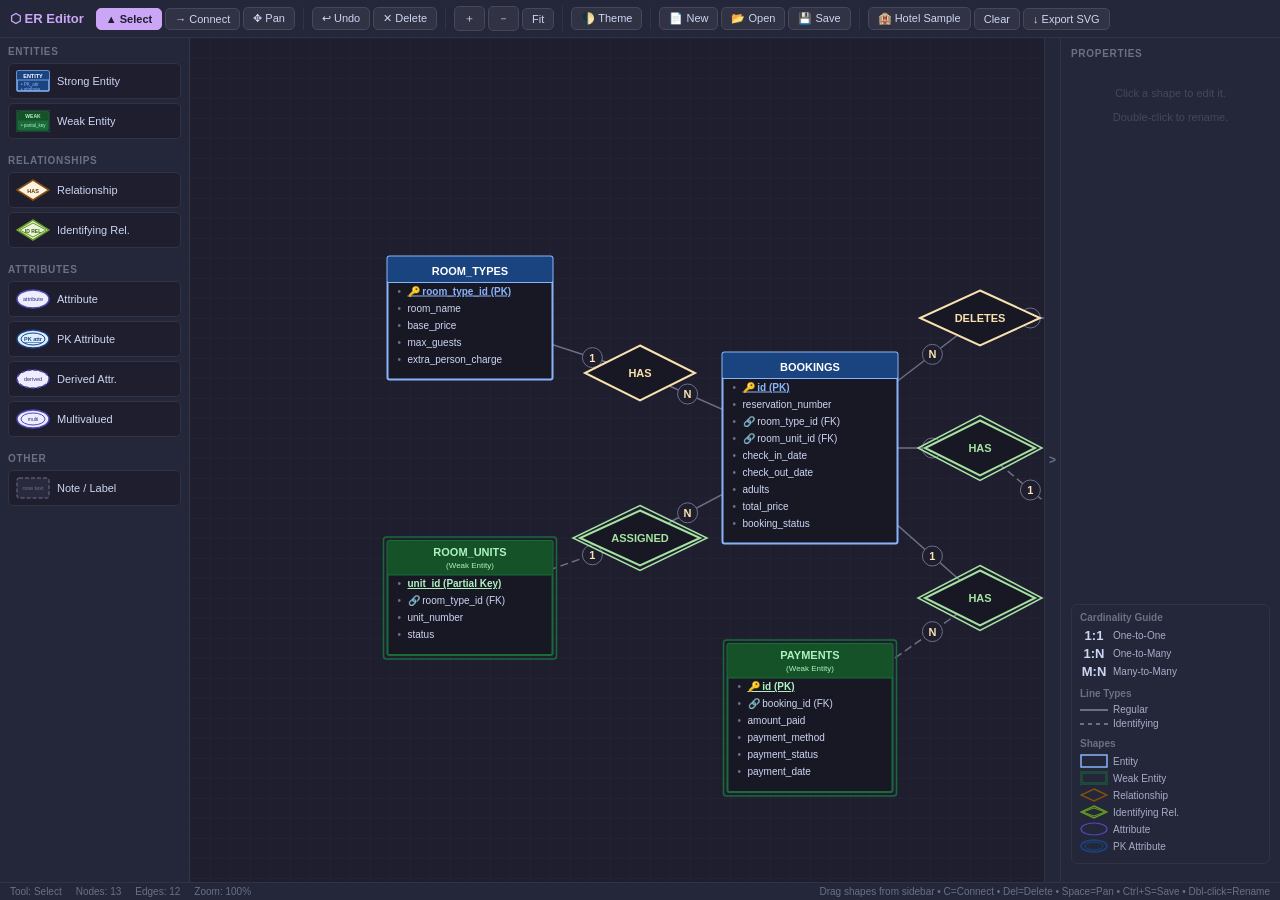
==== index.html @ 44a3124a "update on the file" ====
<!DOCTYPE html>
<html lang="en">
<head>
<meta charset="UTF-8"/>
<meta name="viewport" content="width=device-width,initial-scale=1.0"/>
<title>Chen ER Diagram Editor</title>
<link rel="stylesheet" href="erd-style.css"/>
</head>
<body>

<div id="toolbar">
  <span class="logo">⬡ ER Editor</span>
  <div class="tb-group">
    <button class="tb-btn active" id="btn-select" onclick="setTool('select')">▲ Select</button>
    <button class="tb-btn" id="btn-connect" onclick="setTool('connect')">→ Connect</button>
    <button class="tb-btn" id="btn-pan" onclick="setTool('pan')">✥ Pan</button>
  </div>
  <div class="tb-group">
    <button class="tb-btn" onclick="undo()">↩ Undo</button>
    <button class="tb-btn" onclick="deleteSelected()">✕ Delete</button>
  </div>
  <div class="tb-group">
    <button class="tb-btn" onclick="zoom1(1.2)">＋</button>
    <button class="tb-btn" onclick="zoom1(1/1.2)">－</button>
    <button class="tb-btn" onclick="fitView()">Fit</button>
  </div>
  <div class="tb-group">
    <button class="tb-btn" onclick="toggleTheme()">🌓 Theme</button>
  </div>
  <div class="tb-group">
    <button class="tb-btn" onclick="newProject()">📄 New</button>
    <button class="tb-btn" onclick="openProject()">📂 Open</button>
    <button class="tb-btn" onclick="saveProject()">💾 Save</button>
  </div>
  <div class="tb-group">
    <button class="tb-btn" onclick="loadSample()">🏨 Hotel Sample</button>
    <button class="tb-btn" onclick="clearAll()">Clear</button>
    <button class="tb-btn" onclick="doExport()">↓ Export SVG</button>
  </div>
</div>

<!-- Hidden file input for loading projects -->
<input type="file" id="file-input" accept=".json"/>

<div id="main">
  <!-- SIDEBAR -->
  <div id="sidebar">
    <div class="sb-sec">
      <div class="sb-title">Entities</div>
      <button class="shape-btn" data-type="entity">
        <svg class="shape-icon" viewBox="0 0 34 22"><rect x="1" y="1" width="32" height="20" fill="#1a4480" stroke="#89b4fa" stroke-width="1.5" rx="1"/><rect x="1" y="1" width="32" height="9" fill="#1a4480" rx="1"/><text x="17" y="8" text-anchor="middle" font-size="5.5" fill="#fff" font-weight="700" font-family="Segoe UI,sans-serif">ENTITY</text><line x1="1" y1="10" x2="33" y2="10" stroke="#89b4fa" stroke-width="0.8"/><text x="5" y="16" font-size="4.5" fill="#89b4fa" font-family="Segoe UI,sans-serif">• PK_attr</text><text x="5" y="20.5" font-size="4.5" fill="#89b4fa" font-family="Segoe UI,sans-serif">• attribute</text></svg>
        Strong Entity
      </button>
      <button class="shape-btn" data-type="weak_entity">
        <svg class="shape-icon" viewBox="0 0 34 22"><rect x="0" y="0" width="34" height="22" fill="none" stroke="#1a6b3a" stroke-width="1" rx="1"/><rect x="2" y="2" width="30" height="18" fill="#1a6b3a" stroke="#1a6b3a" stroke-width="1.5" rx="1"/><rect x="2" y="2" width="30" height="9" fill="#155228" rx="1"/><text x="17" y="8" text-anchor="middle" font-size="5" fill="#aef2c0" font-weight="700" font-family="Segoe UI,sans-serif">WEAK</text><line x1="2" y1="11" x2="32" y2="11" stroke="#1a6b3a" stroke-width="0.8"/><text x="5" y="16.5" font-size="4.5" fill="#aef2c0" font-family="Segoe UI,sans-serif">• partial_key</text></svg>
        Weak Entity
      </button>
    </div>
    <div class="sb-sec">
      <div class="sb-title">Relationships</div>
      <button class="shape-btn" data-type="relationship">
        <svg class="shape-icon" viewBox="0 0 34 22"><polygon points="17,1 33,11 17,21 1,11" fill="#fef3e2" stroke="#854f0b" stroke-width="1.5"/><text x="17" y="13.5" text-anchor="middle" font-size="5.5" fill="#5b3a00" font-weight="700" font-family="Segoe UI,sans-serif">HAS</text></svg>
        Relationship
      </button>
      <button class="shape-btn" data-type="id_relationship">
        <svg class="shape-icon" viewBox="0 0 34 22"><polygon points="17,1 33,11 17,21 1,11" fill="#eaf3de" stroke="#639922" stroke-width="1.5"/><polygon points="17,4 30,11 17,18 4,11" fill="none" stroke="#639922" stroke-width="1"/><text x="17" y="13.5" text-anchor="middle" font-size="5" fill="#3b5e0a" font-weight="700" font-family="Segoe UI,sans-serif">ID REL</text></svg>
        Identifying Rel.
      </button>
    </div>
    <div class="sb-sec">
      <div class="sb-title">Attributes</div>
      <button class="shape-btn" data-type="attribute">
        <svg class="shape-icon" viewBox="0 0 34 22"><ellipse cx="17" cy="11" rx="16" ry="9" fill="#eeedfe" stroke="#534ab7" stroke-width="1.5"/><text x="17" y="13" text-anchor="middle" font-size="5.5" fill="#2d2580" font-family="Segoe UI,sans-serif">attribute</text></svg>
        Attribute
      </button>
      <button class="shape-btn" data-type="pk_attribute">
        <svg class="shape-icon" viewBox="0 0 34 22"><ellipse cx="17" cy="11" rx="16" ry="9" fill="#ddeeff" stroke="#1a4480" stroke-width="1.5"/><ellipse cx="17" cy="11" rx="12" ry="6" fill="none" stroke="#1a4480" stroke-width="1"/><text x="17" y="13" text-anchor="middle" font-size="5.5" fill="#1a4480" font-weight="700" font-family="Segoe UI,sans-serif" text-decoration="underline">PK attr</text></svg>
        PK Attribute
      </button>
      <button class="shape-btn" data-type="derived">
        <svg class="shape-icon" viewBox="0 0 34 22"><ellipse cx="17" cy="11" rx="16" ry="9" fill="#eeedfe" stroke="#534ab7" stroke-width="1.5" stroke-dasharray="4 2"/><text x="17" y="13" text-anchor="middle" font-size="5.5" fill="#2d2580" font-family="Segoe UI,sans-serif">derived</text></svg>
        Derived Attr.
      </button>
      <button class="shape-btn" data-type="multivalued">
        <svg class="shape-icon" viewBox="0 0 34 22"><ellipse cx="17" cy="11" rx="16" ry="9" fill="#eeedfe" stroke="#534ab7" stroke-width="1.5"/><ellipse cx="17" cy="11" rx="12" ry="6" fill="none" stroke="#534ab7" stroke-width="1"/><text x="17" y="13" text-anchor="middle" font-size="5" fill="#2d2580" font-family="Segoe UI,sans-serif">multi</text></svg>
        Multivalued
      </button>
    </div>
    <div class="sb-sec">
      <div class="sb-title">Other</div>
      <button class="shape-btn" data-type="note">
        <svg class="shape-icon" viewBox="0 0 34 22"><rect x="1" y="1" width="32" height="20" fill="#2a2a3e" stroke="#6c7086" stroke-width="1" stroke-dasharray="4 2" rx="2"/><text x="17" y="13" text-anchor="middle" font-size="5.5" fill="#6c7086" font-family="Segoe UI,sans-serif">note text</text></svg>
        Note / Label
      </button>
    </div>
  </div>

  <!-- CANVAS -->
  <div id="canvas-wrap">
    <svg id="grid-svg"><defs><pattern id="grid" width="20" height="20" patternUnits="userSpaceOnUse"><path d="M20 0L0 0 0 20" fill="none" stroke="#2a2a3d" stroke-width="0.6"/></pattern></defs><rect width="100%" height="100%" fill="url(#grid)"/></svg>
    <svg id="main-svg" xmlns="http://www.w3.org/2000/svg">
      <defs>
        <marker id="arr" viewBox="0 0 10 10" refX="9" refY="5" markerWidth="7" markerHeight="7" orient="auto"><path d="M1,2 L8,5 L1,8" fill="none" stroke="#6c7086" stroke-width="1.4" stroke-linecap="round" stroke-linejoin="round"/></marker>
      </defs>
      <g id="edges-g"></g>
      <g id="nodes-g"></g>
    </svg>
  </div>

  <!-- PROPS -->
  <div class="props-toggle" onclick="toggleProps()" id="props-toggle">&gt;</div>
  <div id="props">
    <h3>Properties</h3>
    <div id="props-body"><p class="empty-msg">Click a shape to edit it.<br><br>Double-click to rename.</p></div>

    <!-- LEGEND always visible at bottom -->
    <div style="flex:1"></div>
    <div id="legend">
      <div class="leg-title">Cardinality Guide</div>
      <div class="leg-item"><div style="font-size:13px;font-weight:700;color:var(--text-main);width:28px;text-align:center">1:1</div> One-to-One</div>
      <div class="leg-item"><div style="font-size:13px;font-weight:700;color:var(--text-main);width:28px;text-align:center">1:N</div> One-to-Many</div>
      <div class="leg-item"><div style="font-size:13px;font-weight:700;color:var(--text-main);width:28px;text-align:center">M:N</div> Many-to-Many</div>
      <div style="height:6px"></div>
      <div class="leg-title">Line Types</div>
      <div class="leg-item"><div class="leg-line"></div> Regular</div>
      <div class="leg-item"><div class="leg-line dashed"></div> Identifying</div>
      <div style="height:6px"></div>
      <div class="leg-title">Shapes</div>
      <div class="leg-item"><svg width="28" height="14"><rect x="1" y="1" width="26" height="12" fill="none" stroke="#89b4fa" stroke-width="1.5"/></svg> Entity</div>
      <div class="leg-item"><svg width="28" height="14"><rect x="0" y="0" width="28" height="14" fill="none" stroke="#1a6b3a" stroke-width="1"/><rect x="2" y="2" width="24" height="10" fill="none" stroke="#1a6b3a" stroke-width="1"/></svg> Weak Entity</div>
      <div class="leg-item"><svg width="28" height="14"><polygon points="14,1 27,7 14,13 1,7" fill="none" stroke="#854f0b" stroke-width="1.5"/></svg> Relationship</div>
      <div class="leg-item"><svg width="28" height="14"><polygon points="14,1 27,7 14,13 1,7" fill="none" stroke="#639922" stroke-width="1.5"/><polygon points="14,3 25,7 14,11 3,7" fill="none" stroke="#639922" stroke-width="1"/></svg> Identifying Rel.</div>
      <div class="leg-item"><svg width="28" height="14"><ellipse cx="14" cy="7" rx="13" ry="6" fill="none" stroke="#534ab7" stroke-width="1.2"/></svg> Attribute</div>
      <div class="leg-item"><svg width="28" height="14"><ellipse cx="14" cy="7" rx="13" ry="6" fill="none" stroke="#1a4480" stroke-width="1.5"/><ellipse cx="14" cy="7" rx="9" ry="4" fill="none" stroke="#1a4480" stroke-width="1"/></svg> PK Attribute</div>
    </div>
  </div>
</div>

<div id="statusbar">
  <span id="st-tool">Tool: Select</span>
  <span id="st-nodes">Nodes: 0</span>
  <span id="st-edges">Edges: 0</span>
  <span id="st-zoom">Zoom: 100%</span>
  <span style="margin-left:auto">Drag shapes from sidebar • C=Connect • Del=Delete • Space=Pan • Ctrl+S=Save • Dbl-click=Rename</span>
</div>

<script src="erd-app.js"></script>
</body>
</html>
---- erd-style.css ----
:root {
  --bg-main: #1e1e2e;
  --bg-panel: #24273a;
  --bg-btn: #313244;
  --bg-btn-hover: #45475a;
  --bg-btn-active: #cba6f7;
  --text-btn-active: #1e1e2e;
  --border: #313244;
  --border-hover: #45475a;
  --text-main: #cdd6f4;
  --text-muted: #6c7086;
  --text-legend: #a6adc8;
  --accent: #cba6f7;
  --danger: #f38ba8;
}
[data-theme="light"] {
  --bg-main: #eff1f5;
  --bg-panel: #dce0e8;
  --bg-btn: #ccd0da;
  --bg-btn-hover: #bcc0cc;
  --bg-btn-active: #8839ef;
  --text-btn-active: #eff1f5;
  --border: #ccd0da;
  --border-hover: #9ca0b0;
  --text-main: #4c4f69;
  --text-muted: #8c8fa1;
  --text-legend: #6c6f85;
  --accent: #8839ef;
  --danger: #d20f39;
}
*{box-sizing:border-box;margin:0;padding:0}
body{font-family:'Segoe UI',sans-serif;background:var(--bg-main);color:var(--text-main);height:100vh;display:flex;flex-direction:column;overflow:hidden;font-size:13px;transition:background 0.3s, color 0.3s}

/* TOOLBAR */
#toolbar{background:var(--bg-panel);border-bottom:1px solid var(--border);padding:6px 10px;display:flex;align-items:center;gap:6px;flex-wrap:wrap;z-index:100;flex-shrink:0}
.logo{font-weight:700;font-size:13px;color:var(--accent);margin-right:6px;white-space:nowrap}
.tb-group{display:flex;gap:3px;align-items:center;padding-right:8px;margin-right:2px;border-right:1px solid var(--border)}
.tb-group:last-child{border-right:none}
.tb-btn{background:var(--bg-btn);border:1px solid var(--border-hover);color:var(--text-main);padding:4px 9px;border-radius:5px;cursor:pointer;font-size:11px;display:flex;align-items:center;gap:4px;white-space:nowrap;transition:.12s;font-family:inherit}
.tb-btn:hover{background:var(--bg-btn-hover)}
.tb-btn.active{background:var(--bg-btn-active);color:var(--text-btn-active);border-color:var(--bg-btn-active);font-weight:700}

/* LAYOUT */
#main{display:flex;flex:1;overflow:hidden;min-height:0}

/* SIDEBAR */
#sidebar{width:190px;background:var(--bg-panel);border-right:1px solid var(--border);overflow-y:auto;flex-shrink:0}
.sb-sec{padding:8px 8px 4px}
.sb-title{font-size:10px;font-weight:700;color:var(--text-muted);text-transform:uppercase;letter-spacing:.07em;margin-bottom:6px}
.shape-btn{display:flex;align-items:center;gap:7px;width:100%;padding:6px 7px;background:var(--bg-main);border:1px solid var(--border);border-radius:5px;color:var(--text-main);cursor:grab;font-size:11px;margin-bottom:4px;text-align:left;transition:.12s;font-family:inherit}
.shape-btn:hover{background:var(--bg-btn);border-color:var(--text-muted)}
.shape-icon{width:34px;height:22px;flex-shrink:0}

/* CANVAS */
#canvas-wrap{flex:1;position:relative;overflow:hidden;background:var(--bg-main);min-width:0}
#grid-svg{position:absolute;inset:0;pointer-events:none;width:100%;height:100%}
#main-svg{position:absolute;top:0;left:0;cursor:default;overflow:visible;transform-origin:0 0;}

/* PROPS */
#props{width:220px;background:var(--bg-panel);border-left:1px solid var(--border);overflow-y:auto;flex-shrink:0;padding:10px;display:flex;flex-direction:column;gap:0;transition:margin-right 0.3s cubic-bezier(0.4, 0, 0.2, 1);}
#props.closed{margin-right:-222px;}
.props-toggle{width:16px;background:var(--bg-panel);border-left:1px solid var(--border);display:flex;align-items:center;justify-content:center;cursor:pointer;color:var(--text-muted);font-weight:700;font-size:12px;user-select:none;transition:background 0.2s,color 0.2s;flex-shrink:0;z-index:10;}
.props-toggle:hover{background:var(--border-hover);color:var(--text-main);}
#props h3{font-size:10px;font-weight:700;color:var(--text-muted);text-transform:uppercase;letter-spacing:.07em;margin-bottom:8px}
.pr{margin-bottom:7px}
.pr label{font-size:10px;color:var(--text-muted);display:block;margin-bottom:2px}
.pr input,.pr select,.pr textarea{width:100%;background:var(--bg-main);border:1px solid var(--border);color:var(--text-main);border-radius:4px;padding:4px 6px;font-size:11px;font-family:inherit}
.pr input:focus,.pr select:focus,.pr textarea:focus{outline:none;border-color:var(--accent)}
.pr textarea{resize:vertical;min-height:90px;line-height:1.5}
.pr-hint{font-size:9px;color:var(--border-hover);margin-top:2px}
.pbtn{width:100%;padding:5px;border-radius:4px;border:none;cursor:pointer;font-size:11px;font-weight:700;margin-top:3px;font-family:inherit}
.pbtn.danger{background:var(--danger);color:var(--text-btn-active)}
.pbtn.primary{background:var(--accent);color:var(--text-btn-active)}
.empty-msg{font-size:11px;color:var(--border-hover);text-align:center;padding-top:20px}
.card-row{display:flex;gap:6px}
.card-row .pr{flex:1}

/* LEGEND */
#legend{background:var(--bg-panel);border:1px solid var(--border);border-radius:6px;padding:7px 8px;margin-bottom:8px}
#legend .leg-title{font-size:10px;font-weight:700;color:var(--text-muted);margin-bottom:5px}
.leg-item{display:flex;align-items:center;gap:5px;margin-bottom:3px;font-size:10px;color:var(--text-legend)}
.leg-line{height:2px;width:28px;background:var(--text-muted)}
.leg-line.dashed{background:repeating-linear-gradient(90deg,var(--text-muted) 0,var(--text-muted) 4px,transparent 4px,transparent 8px)}

/* STATUS */
#statusbar{background:var(--bg-panel);border-top:1px solid var(--border);padding:3px 10px;font-size:10px;color:var(--text-muted);display:flex;gap:14px;flex-shrink:0}

/* HIDDEN FILE INPUT */
#file-input{display:none}
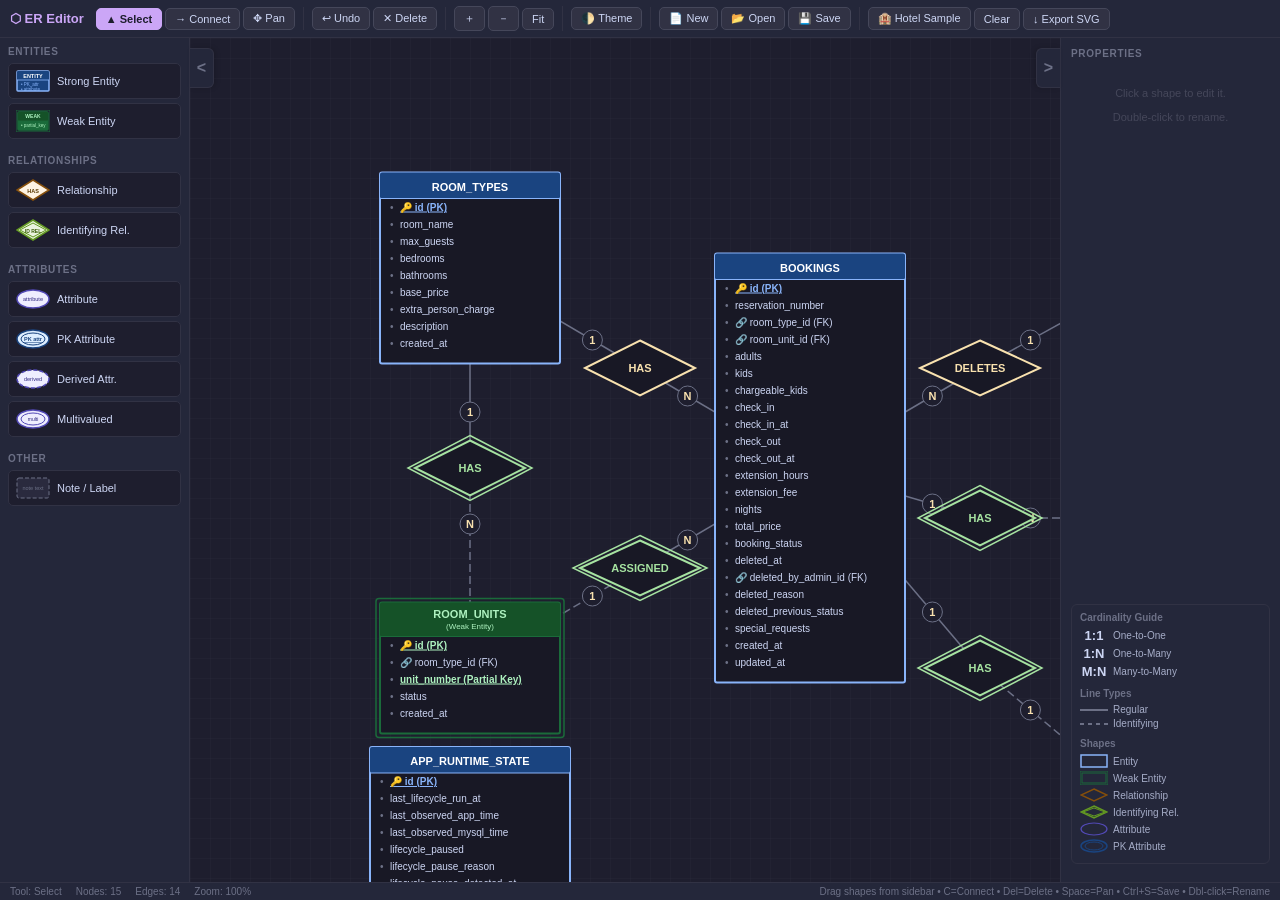
==== commit 690e8fee: "feat: Mobile layout, styling improvements and hotel sample data update" ====
--- a/index.html
+++ b/index.html
@@ -44,6 +44,7 @@
 
 <div id="main">
   <!-- SIDEBAR -->
+  <div class="sidebar-toggle" onclick="toggleSidebar()" id="sidebar-toggle">&lt;</div>
   <div id="sidebar">
     <div class="sb-sec">
       <div class="sb-title">Entities</div>
--- a/erd-style.css
+++ b/erd-style.css
@@ -41,10 +41,14 @@
 .tb-btn.active{background:var(--bg-btn-active);color:var(--text-btn-active);border-color:var(--bg-btn-active);font-weight:700}
 
 /* LAYOUT */
-#main{display:flex;flex:1;overflow:hidden;min-height:0}
+#main{display:flex;flex:1;overflow:hidden;min-height:0;position:relative}
 
 /* SIDEBAR */
-#sidebar{width:190px;background:var(--bg-panel);border-right:1px solid var(--border);overflow-y:auto;flex-shrink:0}
+#sidebar{width:190px;background:var(--bg-panel);border-right:1px solid var(--border);overflow-y:auto;flex-shrink:0;transition:margin-left 0.3s cubic-bezier(0.4,0,0.2,1); z-index: 10}
+#sidebar.closed{margin-left:-190px;}
+.sidebar-toggle{position:absolute;left:190px;top:10px;width:24px;height:40px;background:var(--bg-panel);border:1px solid var(--border);border-left:none;border-radius:0 6px 6px 0;display:flex;align-items:center;justify-content:center;cursor:pointer;color:var(--text-muted);font-weight:700;font-size:16px;user-select:none;transition:left 0.3s cubic-bezier(0.4, 0, 0.2, 1),background 0.2s,color 0.2s;z-index:11;box-shadow:2px 0 5px rgba(0,0,0,0.15);}
+.sidebar-toggle.closed{left:0;}
+.sidebar-toggle:hover{background:var(--border-hover);color:var(--text-main);}
 .sb-sec{padding:8px 8px 4px}
 .sb-title{font-size:10px;font-weight:700;color:var(--text-muted);text-transform:uppercase;letter-spacing:.07em;margin-bottom:6px}
 .shape-btn{display:flex;align-items:center;gap:7px;width:100%;padding:6px 7px;background:var(--bg-main);border:1px solid var(--border);border-radius:5px;color:var(--text-main);cursor:grab;font-size:11px;margin-bottom:4px;text-align:left;transition:.12s;font-family:inherit}
@@ -59,7 +63,8 @@
 /* PROPS */
 #props{width:220px;background:var(--bg-panel);border-left:1px solid var(--border);overflow-y:auto;flex-shrink:0;padding:10px;display:flex;flex-direction:column;gap:0;transition:margin-right 0.3s cubic-bezier(0.4, 0, 0.2, 1);}
 #props.closed{margin-right:-222px;}
-.props-toggle{width:16px;background:var(--bg-panel);border-left:1px solid var(--border);display:flex;align-items:center;justify-content:center;cursor:pointer;color:var(--text-muted);font-weight:700;font-size:12px;user-select:none;transition:background 0.2s,color 0.2s;flex-shrink:0;z-index:10;}
+.props-toggle{position:absolute;right:220px;top:10px;width:24px;height:40px;background:var(--bg-panel);border:1px solid var(--border);border-right:none;border-radius:6px 0 0 6px;display:flex;align-items:center;justify-content:center;cursor:pointer;color:var(--text-muted);font-weight:700;font-size:16px;user-select:none;transition:right 0.3s cubic-bezier(0.4, 0, 0.2, 1),background 0.2s,color 0.2s;z-index:11;box-shadow:-2px 0 5px rgba(0,0,0,0.15);}
+.props-toggle.closed{right:0;}
 .props-toggle:hover{background:var(--border-hover);color:var(--text-main);}
 #props h3{font-size:10px;font-weight:700;color:var(--text-muted);text-transform:uppercase;letter-spacing:.07em;margin-bottom:8px}
 .pr{margin-bottom:7px}
@@ -87,3 +92,23 @@
 
 /* HIDDEN FILE INPUT */
 #file-input{display:none}
+
+/* RESPONSIVE LAYOUT (MOBILE / TABLET) */
+@media (max-width: 768px) {
+  #toolbar { padding: 4px 6px; gap: 4px; }
+  .tb-btn { padding: 4px 6px; font-size: 10px; }
+  .logo { font-size: 11px; }
+
+  .sidebar-toggle { width: 32px; height: 50px; }
+  .sidebar-toggle.closed { left: 0; }
+  #sidebar { position: absolute; left: 0; top: 0; bottom: 0; margin-left: 0; box-shadow: 2px 0 10px rgba(0,0,0,0.2); }
+  #sidebar.closed { margin-left: -190px; box-shadow: none; }
+
+  .props-toggle { width: 24px; height: 50px; right: 220px; }
+  .props-toggle.closed { right: 0; }
+  #props { position: absolute; right: 0; top: 0; bottom: 0; margin-right: 0; box-shadow: -2px 0 10px rgba(0,0,0,0.2); z-index: 10; }
+  #props.closed { margin-right: -220px; box-shadow: none; }
+  
+  #statusbar { padding: 3px 6px; gap: 6px; overflow-x: auto; white-space: nowrap; }
+  #statusbar span:last-child { display: none; /* Hide instruction text on mobile */ }
+}
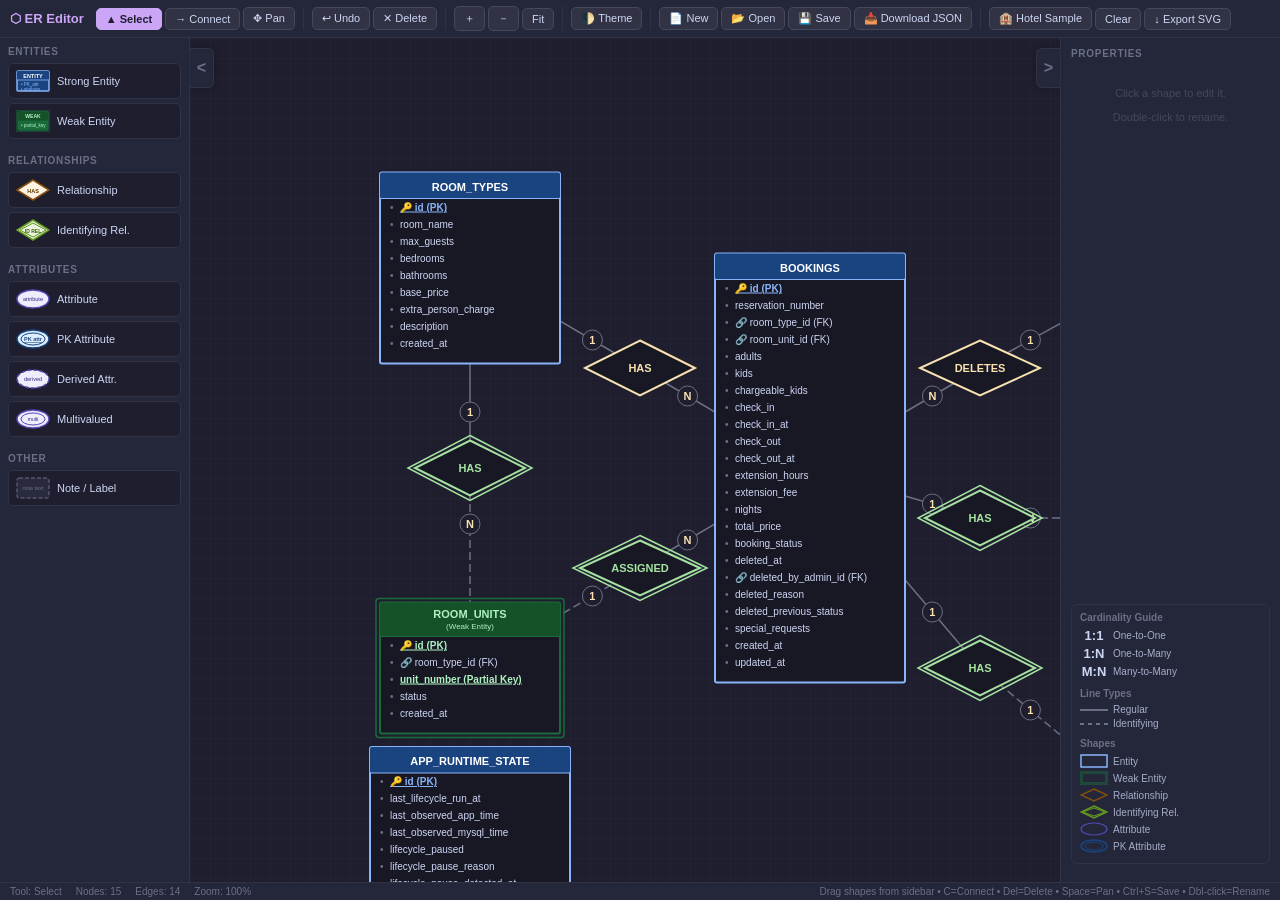
==== commit d2b53be7: "New update" ====
--- a/index.html
+++ b/index.html
@@ -31,6 +31,7 @@
     <button class="tb-btn" onclick="newProject()">📄 New</button>
     <button class="tb-btn" onclick="openProject()">📂 Open</button>
     <button class="tb-btn" onclick="saveProject()">💾 Save</button>
+    <button class="tb-btn" onclick="downloadProject()">📥 Download JSON</button>
   </div>
   <div class="tb-group">
     <button class="tb-btn" onclick="loadSample()">🏨 Hotel Sample</button>
@@ -105,6 +106,7 @@
       </defs>
       <g id="edges-g"></g>
       <g id="nodes-g"></g>
+      <rect id="sel-box" display="none" fill="rgba(137, 180, 250, 0.2)" stroke="#89b4fa" stroke-width="1.5" stroke-dasharray="4 2" pointer-events="none"></rect>
     </svg>
   </div>
 
